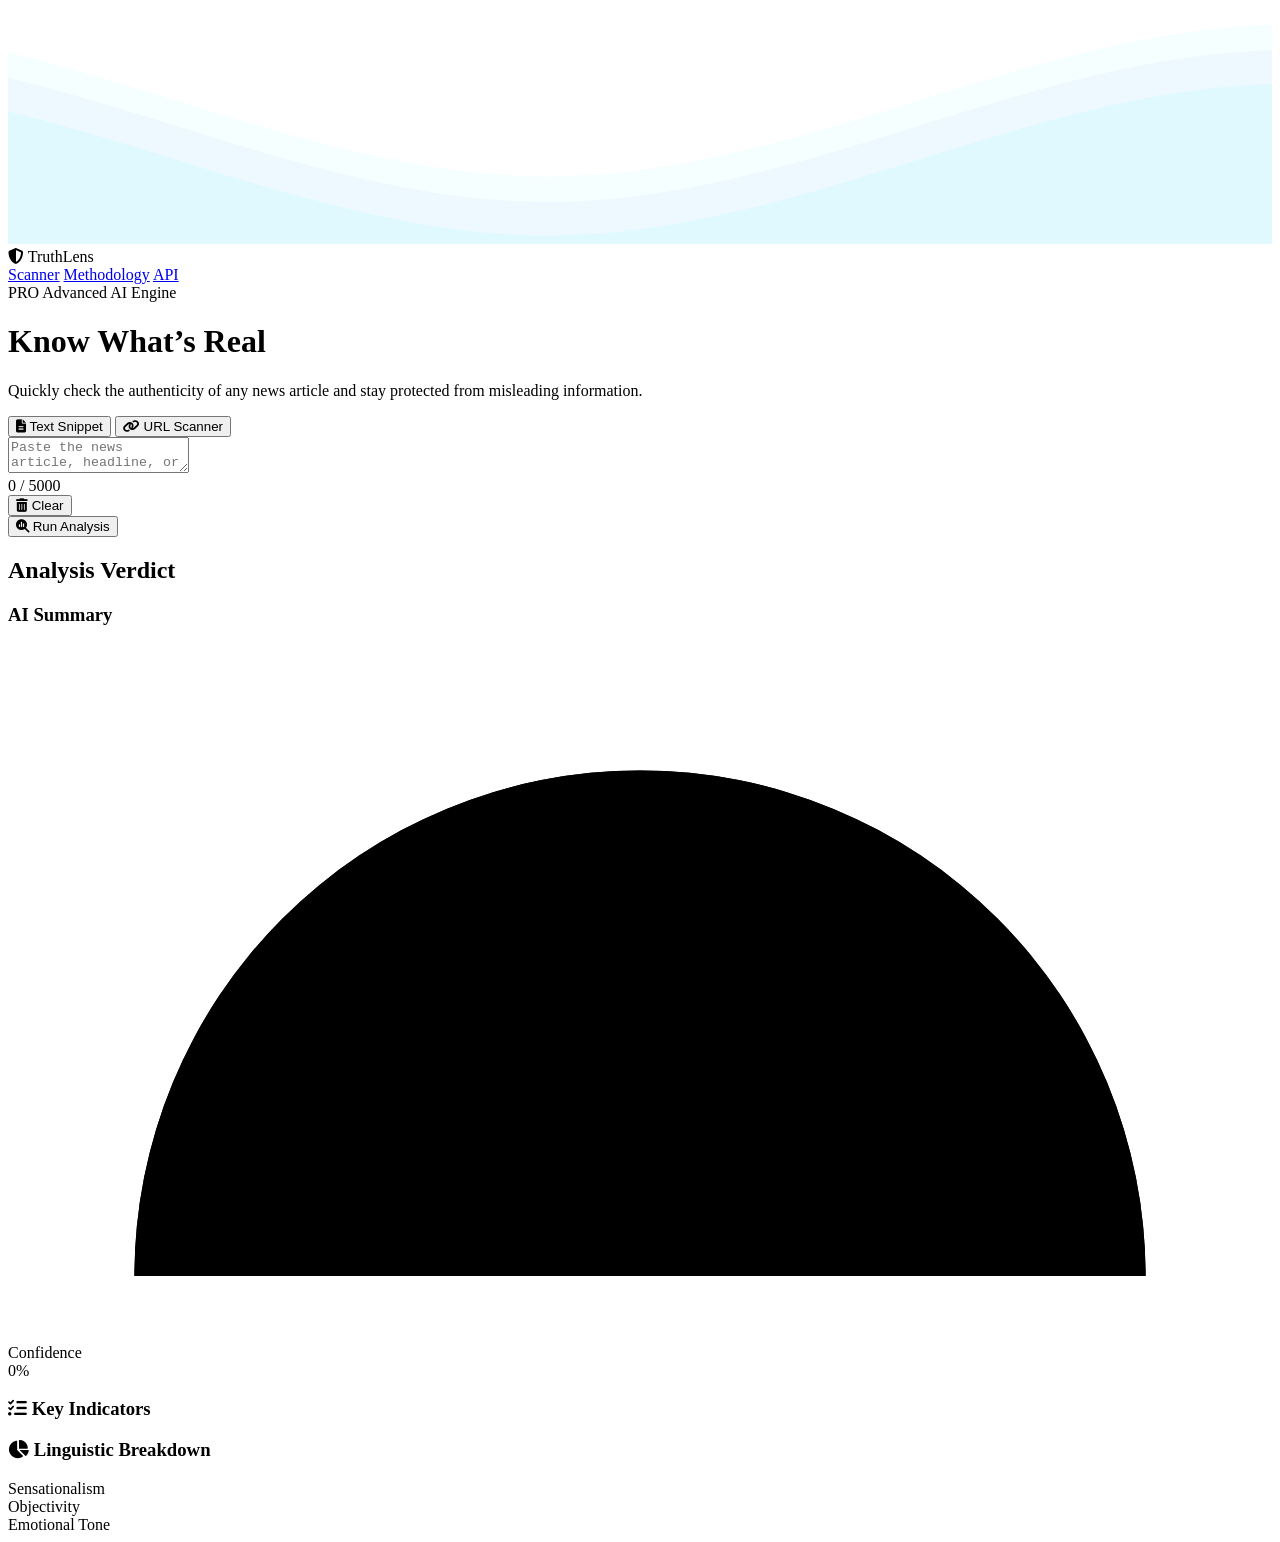
==== index.html @ fb7c5d04 "first commit" ====
<!DOCTYPE html>
<html lang="en">
<head>
    <meta charset="UTF-8">
    <meta name="viewport" content="width=device-width, initial-scale=1.0">
    <title>TruthLens | Advanced Misinformation Detection</title>
    <meta name="description" content="AI-Powered Misinformation Detection System. Analyze news articles and headlines for authenticity.">

    <link rel="stylesheet" href="/static/styles.css">

    <link href="https://fonts.googleapis.com/css2?family=Outfit:wght@300;400;500;600;800&display=swap" rel="stylesheet">
    <link rel="stylesheet" href="https://cdnjs.cloudflare.com/ajax/libs/font-awesome/6.4.0/css/all.min.css">
</head>
<body>
    <div class="background-effects">
        <div class="grid-overlay"></div>
        <div class="sine-wave-container">
            <svg class="sine-waves" xmlns="http://www.w3.org/2000/svg" viewBox="0 24 150 28">
                <defs>
                    <path id="gentle-wave" d="M-160 44c30 0 58-18 88-18s 58 18 88 18 58-18 88-18 58 18 88 18 v44h-352z" />
                </defs>
                <g class="wave-parallax">
                    <use href="#gentle-wave" x="48" y="0" fill="rgba(0, 240, 255, 0.04)" />
                    <use href="#gentle-wave" x="48" y="3" fill="rgba(87, 115, 255, 0.04)" />
                    <use href="#gentle-wave" x="48" y="5" fill="rgba(255, 255, 255, 0.02)" />
                    <use href="#gentle-wave" x="48" y="7" fill="rgba(0, 240, 255, 0.06)" />
                </g>
            </svg>
        </div>
        <div class="ambient-light light-1"></div>
        <div class="ambient-light light-2"></div>
        <div class="ambient-light light-3"></div>
    </div>

    <nav class="navbar">
        <div class="nav-content">
            <div class="logo">
                <i class="fa-solid fa-shield-halved"></i>
                <span>TruthLens</span>
            </div>
            <div class="nav-links">
                <a href="#" class="active">Scanner</a>
                <a href="#">Methodology</a>
                <a href="#">API</a>
            </div>
        </div>
    </nav>

    <main class="container">
        <header class="hero">
            <div class="badge-pro"><span>PRO</span> Advanced AI Engine</div>
            <h1>Know <span class="text-gradient">What’s Real</span></h1>
            <p>Quickly check the authenticity of any news article and stay protected from misleading information.</p>
        </header>

        <div class="scanner-container">
            <div class="scanner-tabs">
                <button class="tab active" data-tab="text"><i class="fa-solid fa-file-lines"></i> Text Snippet</button>
                <button class="tab" data-tab="url"><i class="fa-solid fa-link"></i> URL Scanner</button>
            </div>

            <section class="input-section">
                <div class="input-wrapper" id="input-container">
                    <textarea id="news-input" placeholder="Paste the news article, headline, or excerpt here to analyze..."></textarea>
                    <div class="input-footer">
                        <div class="character-count"><span id="char-count">0</span> / 5000</div>
                        <button class="clear-btn" id="clear-btn"><i class="fa-solid fa-trash-can"></i> Clear</button>
                    </div>
                </div>
                
                <button id="analyze-btn" class="glow-btn main-action">
                    <span class="btn-content"><i class="fa-solid fa-magnifying-glass-chart"></i> Run Analysis</span>
                    <div class="scanner-line"></div>
                </button>
            </section>
        </div>

        <section id="result-section" class="result-section hidden">
            <div class="result-grid">
                
                <div class="result-card primary-result">
                    <div class="result-header">
                        <h2>Analysis Verdict</h2>
                        <div id="verdict-badge" class="verdict-badge"></div>
                    </div>
                    
                    <div class="verdict-summary" id="verdict-summary">
                        <h3>AI Summary</h3>
                        <p id="summary-text"></p>
                    </div>

                    <div class="gauge-container">
                        <svg class="gauge-svg" viewBox="0 0 200 110">
                            <defs>
                                <linearGradient id="gaugeGradientFake" x1="0%" y1="0%" x2="100%" y2="0%">
                                    <stop offset="0%" stop-color="#FF3B30" />
                                    <stop offset="100%" stop-color="#FF9500" />
                                </linearGradient>
                                <linearGradient id="gaugeGradientReal" x1="0%" y1="0%" x2="100%" y2="0%">
                                    <stop offset="0%" stop-color="#34C759" />
                                    <stop offset="100%" stop-color="#30D158" />
                                </linearGradient>
                            </defs>
                            <path class="gauge-bg" d="M 20 100 A 80 80 0 0 1 180 100" />
                            <path class="gauge-fill" id="gauge-fill" d="M 20 100 A 80 80 0 0 1 180 100" />
                        </svg>
                        <div class="gauge-content">
                            <span class="score-label">Confidence</span>
                            <div class="score-value"><span id="confidence-score">0</span>%</div>
                        </div>
                    </div>
                </div>

                <div class="result-card details-card">
                    <h3><i class="fa-solid fa-list-check"></i> Key Indicators</h3>
                    <ul id="indicator-list" class="indicator-list"></ul>
                </div>
                
                <div class="result-card meta-card">
                    <h3><i class="fa-solid fa-chart-pie"></i> Linguistic Breakdown</h3>
                    <div class="stat-row">
                        <span class="stat-label">Sensationalism</span>
                        <div class="stat-bar-bg"><div class="stat-bar" id="sensationalism-bar"></div></div>
                    </div>
                    <div class="stat-row">
                        <span class="stat-label">Objectivity</span>
                        <div class="stat-bar-bg"><div class="stat-bar" id="objectivity-bar"></div></div>
                    </div>
                    <div class="stat-row">
                        <span class="stat-label">Emotional Tone</span>
                        <div class="stat-bar-bg"><div class="stat-bar" id="emotion-bar"></div></div>
                    </div>
                </div>

            </div>
        </section>
    </main>

    <script src="/static/script.js"></script>
</body>
</html>
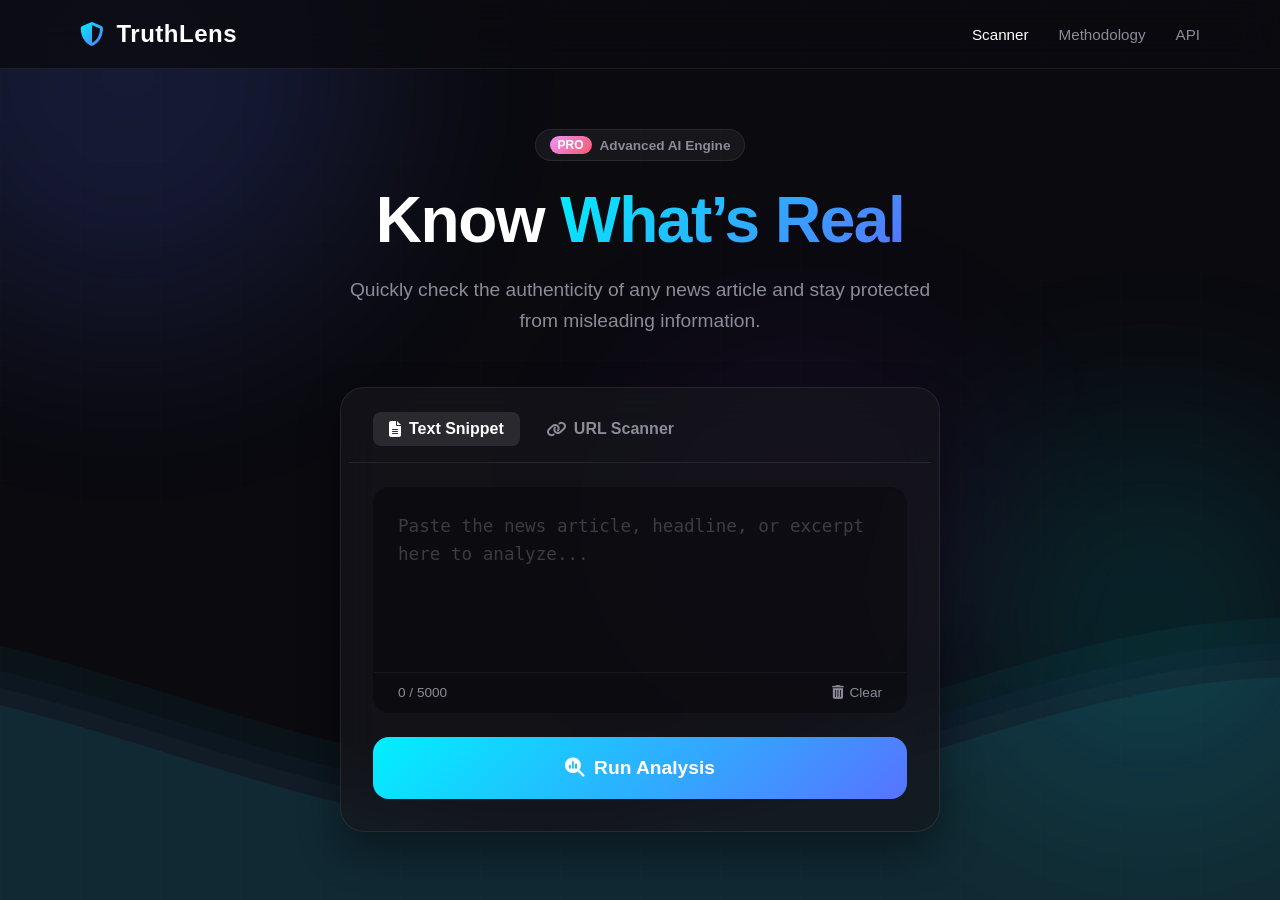
==== commit 8ffdf86f: "Update index.html" ====
--- a/index.html
+++ b/index.html
@@ -6,18 +6,21 @@
     <title>TruthLens | Advanced Misinformation Detection</title>
     <meta name="description" content="AI-Powered Misinformation Detection System. Analyze news articles and headlines for authenticity.">
 
-    <link rel="stylesheet" href="/static/styles.css">
+    <!-- FIX 1: relative path -->
+    <link rel="stylesheet" href="./static/styles.css">
 
     <link href="https://fonts.googleapis.com/css2?family=Outfit:wght@300;400;500;600;800&display=swap" rel="stylesheet">
     <link rel="stylesheet" href="https://cdnjs.cloudflare.com/ajax/libs/font-awesome/6.4.0/css/all.min.css">
 </head>
 <body>
+
     <div class="background-effects">
         <div class="grid-overlay"></div>
+
         <div class="sine-wave-container">
             <svg class="sine-waves" xmlns="http://www.w3.org/2000/svg" viewBox="0 24 150 28">
                 <defs>
-                    <path id="gentle-wave" d="M-160 44c30 0 58-18 88-18s 58 18 88 18 58-18 88-18 58 18 88 18 v44h-352z" />
+                    <path id="gentle-wave" d="M-160 44c30 0 58-18 88-18s58 18 88 18 58-18 88-18 58 18 88 18 v44h-352z" />
                 </defs>
                 <g class="wave-parallax">
                     <use href="#gentle-wave" x="48" y="0" fill="rgba(0, 240, 255, 0.04)" />
@@ -27,6 +30,7 @@
                 </g>
             </svg>
         </div>
+
         <div class="ambient-light light-1"></div>
         <div class="ambient-light light-2"></div>
         <div class="ambient-light light-3"></div>
@@ -55,21 +59,33 @@
 
         <div class="scanner-container">
             <div class="scanner-tabs">
-                <button class="tab active" data-tab="text"><i class="fa-solid fa-file-lines"></i> Text Snippet</button>
-                <button class="tab" data-tab="url"><i class="fa-solid fa-link"></i> URL Scanner</button>
+                <button class="tab active" data-tab="text">
+                    <i class="fa-solid fa-file-lines"></i> Text Snippet
+                </button>
+                <button class="tab" data-tab="url">
+                    <i class="fa-solid fa-link"></i> URL Scanner
+                </button>
             </div>
 
             <section class="input-section">
                 <div class="input-wrapper" id="input-container">
                     <textarea id="news-input" placeholder="Paste the news article, headline, or excerpt here to analyze..."></textarea>
+
                     <div class="input-footer">
-                        <div class="character-count"><span id="char-count">0</span> / 5000</div>
-                        <button class="clear-btn" id="clear-btn"><i class="fa-solid fa-trash-can"></i> Clear</button>
+                        <div class="character-count">
+                            <span id="char-count">0</span> / 5000
+                        </div>
+
+                        <button class="clear-btn" id="clear-btn">
+                            <i class="fa-solid fa-trash-can"></i> Clear
+                        </button>
                     </div>
                 </div>
                 
                 <button id="analyze-btn" class="glow-btn main-action">
-                    <span class="btn-content"><i class="fa-solid fa-magnifying-glass-chart"></i> Run Analysis</span>
+                    <span class="btn-content">
+                        <i class="fa-solid fa-magnifying-glass-chart"></i> Run Analysis
+                    </span>
                     <div class="scanner-line"></div>
                 </button>
             </section>
@@ -77,36 +93,29 @@
 
         <section id="result-section" class="result-section hidden">
             <div class="result-grid">
-                
+
                 <div class="result-card primary-result">
                     <div class="result-header">
                         <h2>Analysis Verdict</h2>
                         <div id="verdict-badge" class="verdict-badge"></div>
                     </div>
                     
-                    <div class="verdict-summary" id="verdict-summary">
+                    <div class="verdict-summary">
                         <h3>AI Summary</h3>
                         <p id="summary-text"></p>
                     </div>
 
                     <div class="gauge-container">
                         <svg class="gauge-svg" viewBox="0 0 200 110">
-                            <defs>
-                                <linearGradient id="gaugeGradientFake" x1="0%" y1="0%" x2="100%" y2="0%">
-                                    <stop offset="0%" stop-color="#FF3B30" />
-                                    <stop offset="100%" stop-color="#FF9500" />
-                                </linearGradient>
-                                <linearGradient id="gaugeGradientReal" x1="0%" y1="0%" x2="100%" y2="0%">
-                                    <stop offset="0%" stop-color="#34C759" />
-                                    <stop offset="100%" stop-color="#30D158" />
-                                </linearGradient>
-                            </defs>
                             <path class="gauge-bg" d="M 20 100 A 80 80 0 0 1 180 100" />
                             <path class="gauge-fill" id="gauge-fill" d="M 20 100 A 80 80 0 0 1 180 100" />
                         </svg>
+
                         <div class="gauge-content">
                             <span class="score-label">Confidence</span>
-                            <div class="score-value"><span id="confidence-score">0</span>%</div>
+                            <div class="score-value">
+                                <span id="confidence-score">0</span>%
+                            </div>
                         </div>
                     </div>
                 </div>
@@ -118,24 +127,36 @@
                 
                 <div class="result-card meta-card">
                     <h3><i class="fa-solid fa-chart-pie"></i> Linguistic Breakdown</h3>
+
                     <div class="stat-row">
                         <span class="stat-label">Sensationalism</span>
-                        <div class="stat-bar-bg"><div class="stat-bar" id="sensationalism-bar"></div></div>
+                        <div class="stat-bar-bg">
+                            <div class="stat-bar" id="sensationalism-bar"></div>
+                        </div>
                     </div>
+
                     <div class="stat-row">
                         <span class="stat-label">Objectivity</span>
-                        <div class="stat-bar-bg"><div class="stat-bar" id="objectivity-bar"></div></div>
+                        <div class="stat-bar-bg">
+                            <div class="stat-bar" id="objectivity-bar"></div>
+                        </div>
                     </div>
+
                     <div class="stat-row">
                         <span class="stat-label">Emotional Tone</span>
-                        <div class="stat-bar-bg"><div class="stat-bar" id="emotion-bar"></div></div>
+                        <div class="stat-bar-bg">
+                            <div class="stat-bar" id="emotion-bar"></div>
+                        </div>
                     </div>
+
                 </div>
 
             </div>
         </section>
     </main>
 
-    <script src="/static/script.js"></script>
+    <!-- FIX 2: relative path -->
+    <script src="./static/script.js"></script>
+
 </body>
-</html>+</html>
--- a/static/styles.css
+++ b/static/styles.css
@@ -0,0 +1,646 @@
+:root {
+    --bg-base: #0a0a0f;
+    --bg-surface: rgba(22, 22, 28, 0.7);
+    --border-color: rgba(255, 255, 255, 0.08);
+    --border-hover: rgba(255, 255, 255, 0.2);
+    
+    --text-main: #ffffff;
+    --text-muted: #8b8b99;
+    
+    --brand-primary: #00F0FF;
+    --brand-secondary: #5773FF;
+    
+    --state-danger: #FF3B30;
+    --state-success: #34C759;
+    --state-warning: #FFCC00;
+    
+    --font-stack: 'Outfit', -apple-system, sans-serif;
+}
+
+* {
+    margin: 0;
+    padding: 0;
+    box-sizing: border-box;
+}
+
+body {
+    background-color: var(--bg-base);
+    color: var(--text-main);
+    font-family: var(--font-stack);
+    min-height: 100vh;
+    overflow-x: hidden;
+    display: flex;
+    flex-direction: column;
+}
+
+/* Background Effects */
+.background-effects {
+    position: fixed;
+    top: 0;
+    left: 0;
+    width: 100vw;
+    height: 100vh;
+    z-index: -1;
+    pointer-events: none;
+}
+
+.grid-overlay {
+    position: absolute;
+    width: 100%;
+    height: 100%;
+    background-image: linear-gradient(rgba(255, 255, 255, 0.03) 1px, transparent 1px),
+                      linear-gradient(90deg, rgba(255, 255, 255, 0.03) 1px, transparent 1px);
+    background-size: 40px 40px;
+    perspective: 1000px;
+    transform: rotateX(60deg) scale(2);
+    transform-origin: top;
+    opacity: 0.3;
+}
+
+.ambient-light {
+    position: absolute;
+    border-radius: 50%;
+    filter: blur(100px);
+    opacity: 0.4;
+    animation: drift 20s infinite alternate;
+}
+
+.light-1 { width: 40vw; height: 40vw; background: rgba(87, 115, 255, 0.4); top: -20%; left: -10%; }
+.light-2 { width: 30vw; height: 30vw; background: rgba(0, 240, 255, 0.3); bottom: 10%; right: -5%; animation-delay: -5s; }
+.light-3 { width: 25vw; height: 25vw; background: rgba(138, 43, 226, 0.3); top: 40%; left: 50%; animation-delay: -10s; }
+
+@keyframes drift {
+    0% { transform: translate(0, 0); }
+    100% { transform: translate(50px, 80px); }
+}
+
+.sine-wave-container {
+    position: absolute;
+    bottom: 0;
+    left: 0;
+    width: 100%;
+    height: 40vh;
+    overflow: hidden;
+    z-index: 1;
+}
+
+.sine-waves {
+    width: 100%;
+    height: 100%;
+}
+
+.wave-parallax > use {
+    animation: move-forever 25s cubic-bezier(.55,.5,.45,.5) infinite;
+}
+.wave-parallax > use:nth-child(1) {
+    animation-delay: -2s;
+    animation-duration: 7s;
+}
+.wave-parallax > use:nth-child(2) {
+    animation-delay: -3s;
+    animation-duration: 10s;
+}
+.wave-parallax > use:nth-child(3) {
+    animation-delay: -4s;
+    animation-duration: 13s;
+}
+.wave-parallax > use:nth-child(4) {
+    animation-delay: -5s;
+    animation-duration: 20s;
+}
+
+@keyframes move-forever {
+    0% { transform: translate3d(-90px,0,0); }
+    100% { transform: translate3d(85px,0,0); }
+}
+
+/* Navigation */
+.navbar {
+    padding: 20px 0;
+    border-bottom: 1px solid var(--border-color);
+    background: rgba(10, 10, 15, 0.8);
+    backdrop-filter: blur(20px);
+    -webkit-backdrop-filter: blur(20px);
+    position: sticky;
+    top: 0;
+    z-index: 100;
+}
+
+.nav-content {
+    max-width: 1200px;
+    margin: 0 auto;
+    padding: 0 40px;
+    display: flex;
+    justify-content: space-between;
+    align-items: center;
+}
+
+.logo {
+    display: flex;
+    align-items: center;
+    gap: 12px;
+    font-size: 1.5rem;
+    font-weight: 800;
+    letter-spacing: 0.5px;
+}
+
+.logo i {
+    background: linear-gradient(135deg, var(--brand-primary), var(--brand-secondary));
+    -webkit-background-clip: text;
+    -webkit-text-fill-color: transparent;
+}
+
+.nav-links {
+    display: flex;
+    gap: 30px;
+}
+
+.nav-links a {
+    color: var(--text-muted);
+    text-decoration: none;
+    font-weight: 500;
+    font-size: 0.95rem;
+    transition: color 0.3s;
+}
+
+.nav-links a:hover, .nav-links a.active {
+    color: var(--text-main);
+}
+
+/* Main Container */
+.container {
+    max-width: 1000px;
+    margin: 0 auto;
+    padding: 60px 40px;
+    flex: 1;
+}
+
+/* Hero Section */
+.hero {
+    text-align: center;
+    margin-bottom: 50px;
+}
+
+.badge-pro {
+    display: inline-flex;
+    align-items: center;
+    gap: 8px;
+    padding: 6px 14px;
+    background: rgba(255, 255, 255, 0.05);
+    border: 1px solid var(--border-color);
+    border-radius: 20px;
+    font-size: 0.85rem;
+    font-weight: 600;
+    color: var(--text-muted);
+    margin-bottom: 24px;
+}
+
+.badge-pro span {
+    background: linear-gradient(135deg, #f093fb, #f5576c);
+    color: white;
+    padding: 2px 8px;
+    border-radius: 12px;
+    font-size: 0.75rem;
+}
+
+h1 {
+    font-size: 4rem;
+    font-weight: 800;
+    line-height: 1.1;
+    margin-bottom: 20px;
+    letter-spacing: -1.5px;
+}
+
+.text-gradient {
+    background: linear-gradient(135deg, var(--brand-primary), var(--brand-secondary));
+    -webkit-background-clip: text;
+    -webkit-text-fill-color: transparent;
+}
+
+.hero p {
+    color: var(--text-muted);
+    font-size: 1.2rem;
+    max-width: 600px;
+    margin: 0 auto;
+    line-height: 1.6;
+}
+
+/* Scanner Container */
+.scanner-container {
+    background: var(--bg-surface);
+    border: 1px solid var(--border-color);
+    border-radius: 24px;
+    padding: 8px;
+    backdrop-filter: blur(20px);
+    -webkit-backdrop-filter: blur(20px);
+    box-shadow: 0 20px 40px rgba(0,0,0,0.4);
+}
+
+.scanner-tabs {
+    display: flex;
+    gap: 10px;
+    padding: 16px 24px;
+    border-bottom: 1px solid var(--border-color);
+}
+
+.tab {
+    background: transparent;
+    border: none;
+    color: var(--text-muted);
+    font-size: 1rem;
+    font-weight: 600;
+    padding: 8px 16px;
+    cursor: pointer;
+    border-radius: 8px;
+    display: flex;
+    align-items: center;
+    gap: 8px;
+    transition: all 0.3s;
+}
+
+.tab:hover {
+    color: var(--text-main);
+    background: rgba(255, 255, 255, 0.05);
+}
+
+.tab.active {
+    color: var(--text-main);
+    background: rgba(255, 255, 255, 0.1);
+}
+
+.input-section {
+    padding: 24px;
+}
+
+.input-wrapper {
+    background: rgba(0,0,0,0.3);
+    border-radius: 16px;
+    border: 1px solid transparent;
+    transition: border 0.3s;
+    margin-bottom: 24px;
+    position: relative;
+}
+
+.input-wrapper:focus-within {
+    border-color: var(--brand-secondary);
+}
+
+textarea {
+    width: 100%;
+    height: 180px;
+    background: transparent;
+    border: none;
+    padding: 24px;
+    color: var(--text-main);
+    font-size: 1.1rem;
+    resize: none;
+    outline: none;
+    line-height: 1.6;
+}
+
+textarea::placeholder {
+    color: rgba(255, 255, 255, 0.2);
+}
+
+.input-footer {
+    display: flex;
+    justify-content: space-between;
+    align-items: center;
+    padding: 12px 24px;
+    border-top: 1px solid rgba(255, 255, 255, 0.05);
+}
+
+.character-count {
+    font-size: 0.85rem;
+    color: var(--text-muted);
+}
+
+.clear-btn {
+    background: transparent;
+    border: none;
+    color: var(--text-muted);
+    cursor: pointer;
+    display: flex;
+    align-items: center;
+    gap: 6px;
+    font-size: 0.85rem;
+    transition: color 0.3s;
+}
+
+.clear-btn:hover {
+    color: var(--state-danger);
+}
+
+/* Action Button */
+.main-action {
+    width: 100%;
+    padding: 20px;
+    border-radius: 16px;
+    font-size: 1.2rem;
+    position: relative;
+    overflow: hidden;
+}
+
+.btn-content {
+    display: flex;
+    align-items: center;
+    justify-content: center;
+    gap: 10px;
+    z-index: 2;
+    position: relative;
+}
+
+.scanner-line {
+    position: absolute;
+    top: 0;
+    left: -100%;
+    width: 50%;
+    height: 100%;
+    background: linear-gradient(90deg, transparent, rgba(255,255,255,0.4), transparent);
+    z-index: 1;
+    display: none;
+}
+
+.main-action.loading .scanner-line {
+    display: block;
+    animation: scanLine 1.5s linear infinite;
+}
+
+@keyframes scanLine {
+    0% { left: -50%; }
+    100% { left: 100%; }
+}
+
+.glow-btn {
+    background: linear-gradient(135deg, var(--brand-primary), var(--brand-secondary));
+    color: #fff;
+    font-weight: 600;
+    border: none;
+    cursor: pointer;
+    transition: transform 0.2s, box-shadow 0.2s;
+}
+
+.glow-btn:hover {
+    transform: translateY(-2px);
+    box-shadow: 0 10px 25px rgba(87, 115, 255, 0.4);
+}
+
+.glow-btn:active {
+    transform: translateY(0);
+}
+
+/* Result Section */
+.result-section {
+    margin-top: 50px;
+    animation: slideUpFade 0.6s ease forwards;
+}
+
+@keyframes slideUpFade {
+    from { opacity: 0; transform: translateY(30px); }
+    to { opacity: 1; transform: translateY(0); }
+}
+
+.hidden {
+    display: none !important;
+}
+
+.result-grid {
+    display: grid;
+    grid-template-columns: 1.2fr 1fr;
+    grid-template-rows: auto auto;
+    gap: 24px;
+}
+
+.result-card {
+    background: var(--bg-surface);
+    border: 1px solid var(--border-color);
+    border-radius: 20px;
+    padding: 30px;
+    backdrop-filter: blur(20px);
+    -webkit-backdrop-filter: blur(20px);
+}
+
+.primary-result {
+    grid-column: 1 / 2;
+    grid-row: 1 / 3;
+    display: flex;
+    flex-direction: column;
+    align-items: center;
+    justify-content: space-between;
+}
+
+.result-header {
+    width: 100%;
+    display: flex;
+    justify-content: space-between;
+    align-items: center;
+    margin-bottom: 20px;
+}
+
+.result-header h2 {
+    font-size: 1.3rem;
+    font-weight: 600;
+}
+
+.verdict-badge {
+    padding: 8px 20px;
+    border-radius: 30px;
+    font-weight: 800;
+    letter-spacing: 1.5px;
+    text-transform: uppercase;
+    font-size: 0.9rem;
+}
+
+.verdict-badge.fake {
+    background: rgba(255, 59, 48, 0.15);
+    color: var(--state-danger);
+    border: 1px solid rgba(255, 59, 48, 0.3);
+    box-shadow: 0 0 20px rgba(255, 59, 48, 0.2);
+}
+
+.verdict-badge.real {
+    background: rgba(52, 199, 89, 0.15);
+    color: var(--state-success);
+    border: 1px solid rgba(52, 199, 89, 0.3);
+    box-shadow: 0 0 20px rgba(52, 199, 89, 0.2);
+}
+
+.verdict-badge.suspicious {
+    background: rgba(255, 204, 0, 0.15);
+    color: var(--state-warning);
+    border: 1px solid rgba(255, 204, 0, 0.3);
+    box-shadow: 0 0 20px rgba(255, 204, 0, 0.2);
+}
+
+.verdict-summary {
+    width: 100%;
+    margin-bottom: auto;
+    margin-top: 20px;
+    padding: 24px;
+    background: rgba(0, 0, 0, 0.25);
+    border-radius: 12px;
+    border-left: 4px solid var(--brand-secondary);
+}
+
+.verdict-summary h3 {
+    font-size: 0.85rem;
+    color: var(--text-muted);
+    text-transform: uppercase;
+    letter-spacing: 1px;
+    margin-bottom: 12px;
+    display: flex;
+    align-items: center;
+    gap: 8px;
+    font-weight: 600;
+}
+
+.verdict-summary h3::before {
+    content: '\f544'; /* robot icon */
+    font-family: 'Font Awesome 6 Free';
+    font-weight: 900;
+    color: var(--brand-primary);
+    font-size: 1.1rem;
+}
+
+#summary-text {
+    font-size: 1.05rem;
+    line-height: 1.6;
+    color: rgba(255, 255, 255, 0.85);
+}
+
+/* Gauge Chart */
+.gauge-container {
+    position: relative;
+    width: 250px;
+    height: 150px;
+    display: flex;
+    justify-content: center;
+    align-items: flex-end;
+    margin-top: 20px;
+}
+
+.gauge-svg {
+    width: 100%;
+    height: 100%;
+    position: absolute;
+    top: 0;
+    left: 0;
+}
+
+.gauge-bg {
+    fill: none;
+    stroke: rgba(255, 255, 255, 0.05);
+    stroke-width: 12;
+    stroke-linecap: round;
+}
+
+.gauge-fill {
+    fill: none;
+    stroke-width: 12;
+    stroke-linecap: round;
+    stroke-dasharray: 251.2; 
+    stroke-dashoffset: 251.2;
+    transition: stroke-dashoffset 1.5s cubic-bezier(0.2, 1, 0.3, 1);
+}
+
+.gauge-fill.fake { stroke: url(#gaugeGradientFake); }
+.gauge-fill.real { stroke: url(#gaugeGradientReal); }
+.gauge-fill.suspicious { stroke: var(--state-warning); }
+
+.gauge-content {
+    text-align: center;
+    margin-bottom: -10px;
+}
+
+.score-label {
+    display: block;
+    color: var(--text-muted);
+    font-size: 0.9rem;
+    text-transform: uppercase;
+    letter-spacing: 1px;
+    margin-bottom: 5px;
+}
+
+.score-value {
+    font-size: 3.5rem;
+    font-weight: 800;
+    line-height: 1;
+}
+
+/* Details Cards */
+.details-card h3, .meta-card h3 {
+    font-size: 1.1rem;
+    font-weight: 600;
+    margin-bottom: 20px;
+    display: flex;
+    align-items: center;
+    gap: 10px;
+}
+
+.details-card h3 i { color: var(--brand-primary); }
+.meta-card h3 i { color: var(--brand-secondary); }
+
+.indicator-list {
+    list-style: none;
+}
+
+.indicator-list li {
+    padding: 12px 16px;
+    background: rgba(255,255,255,0.03);
+    border-radius: 12px;
+    margin-bottom: 12px;
+    font-size: 0.95rem;
+    line-height: 1.5;
+    color: rgba(255,255,255,0.9);
+    border-left: 3px solid var(--brand-primary);
+}
+
+.indicator-list li:last-child { margin-bottom: 0; }
+
+/* Stat Bars */
+.stat-row {
+    margin-bottom: 15px;
+}
+
+.stat-row:last-child { margin-bottom: 0; }
+
+.stat-label {
+    display: block;
+    font-size: 0.9rem;
+    color: var(--text-muted);
+    margin-bottom: 6px;
+}
+
+.stat-bar-bg {
+    width: 100%;
+    height: 8px;
+    background: rgba(255,255,255,0.05);
+    border-radius: 4px;
+    overflow: hidden;
+}
+
+.stat-bar {
+    height: 100%;
+    width: 0%;
+    background: var(--brand-secondary);
+    border-radius: 4px;
+    transition: width 1.5s ease;
+}
+
+/* Responsive */
+@media (max-width: 900px) {
+    .result-grid {
+        grid-template-columns: 1fr;
+    }
+    .primary-result {
+        grid-column: 1;
+        grid-row: auto;
+    }
+}
+
+@media (max-width: 600px) {
+    h1 { font-size: 2.8rem; }
+    .container { padding: 40px 20px; }
+    .nav-content { padding: 0 20px; }
+    .nav-links { display: none; }
+}
